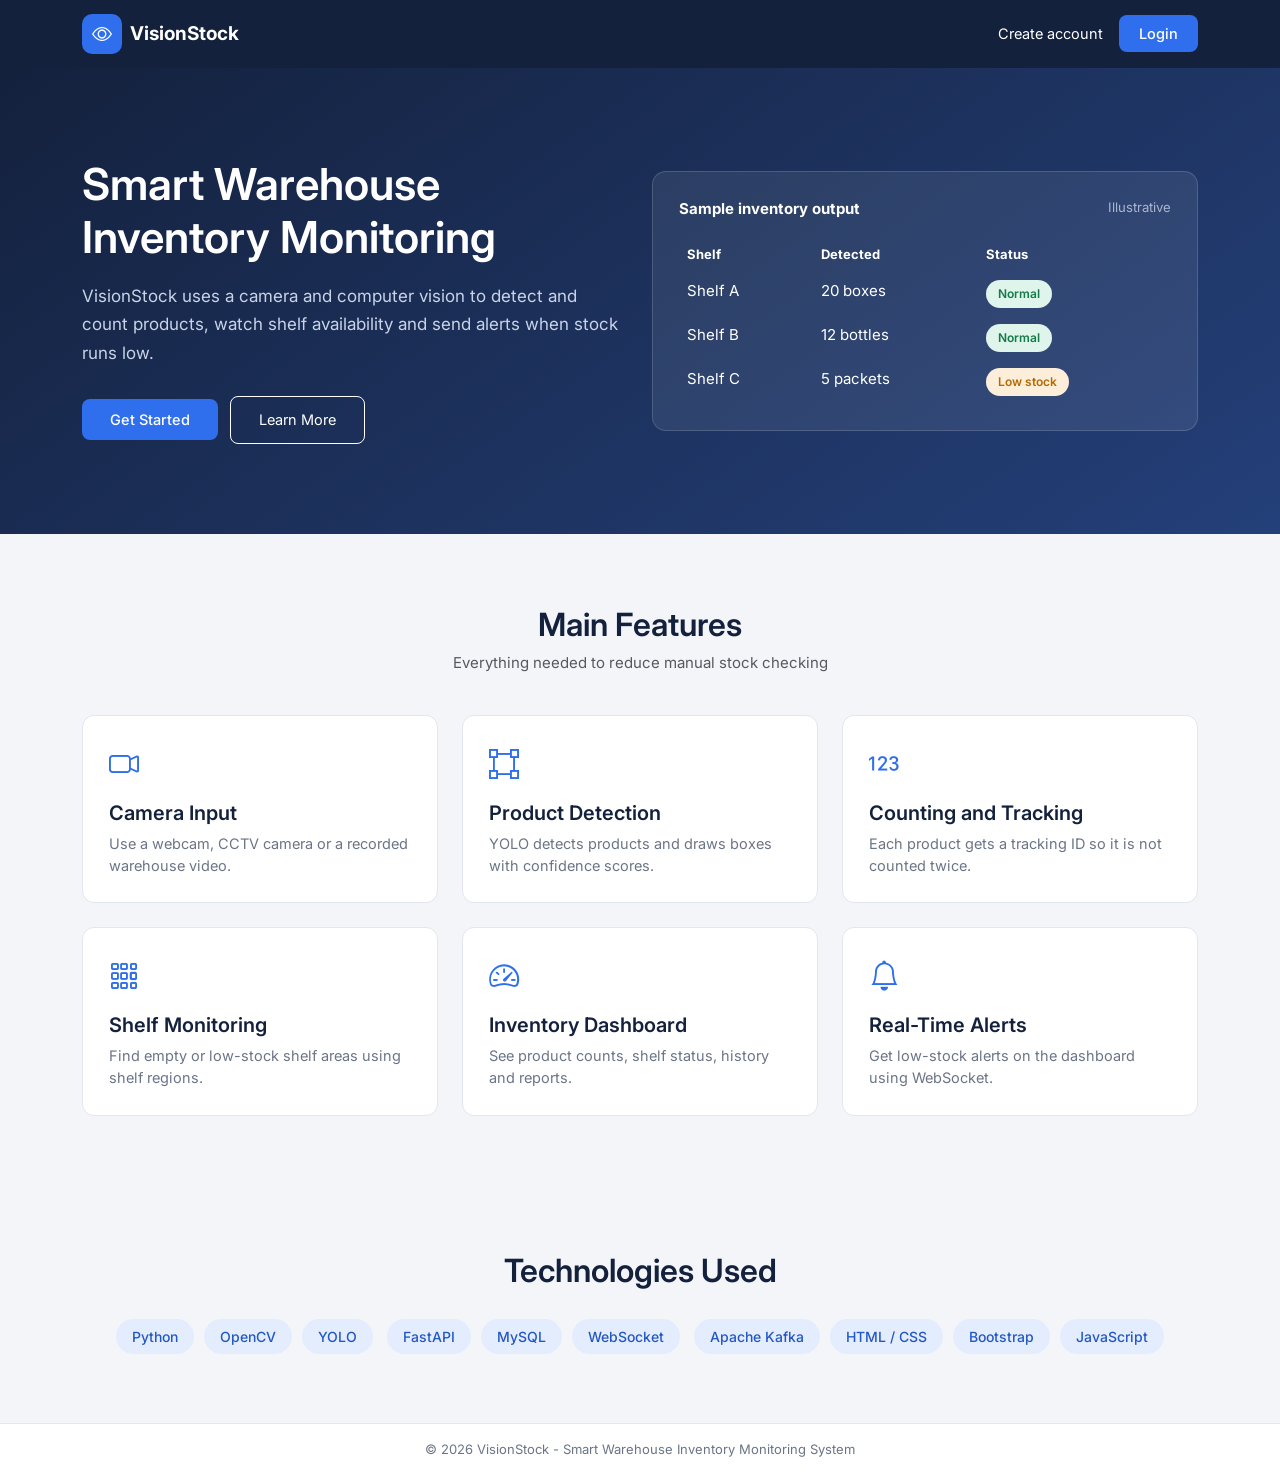
==== frontend/index.html @ 099d3419 "VisionStock: warehouse inventory monitoring system" ====
<!DOCTYPE html>
<html lang="en">
<head>
  <meta charset="UTF-8">
  <meta name="viewport" content="width=device-width, initial-scale=1.0">
  <title>Smart Warehouse Inventory Monitoring | VisionStock</title>
  <link href="https://cdn.jsdelivr.net/npm/bootstrap@5.3.3/dist/css/bootstrap.min.css" rel="stylesheet">
  <link href="https://cdn.jsdelivr.net/npm/bootstrap-icons@1.11.3/font/bootstrap-icons.min.css" rel="stylesheet">
  <link href="https://fonts.googleapis.com/css2?family=Inter:wght@400;500;600;700&display=swap" rel="stylesheet">
  <link href="css/style.css" rel="stylesheet">
</head>
<body>
  <nav class="landing-nav">
    <div class="container d-flex justify-content-between align-items-center">
      <div class="d-flex align-items-center gap-2">
        <div class="brand-icon"><i class="bi bi-eye"></i></div>
        <span class="brand-name">VisionStock</span>
      </div>
      <div><a href="register.html" class="text-white me-3" style="font-size:14.5px">Create account</a><a href="login.html" class="btn-main">Login</a></div>
    </div>
  </nav>

  <section class="hero">
    <div class="container">
      <div class="row align-items-center g-4">
        <div class="col-lg-6">
          <h1>Smart Warehouse Inventory Monitoring</h1>
          <p>VisionStock uses a camera and computer vision to detect and count products, watch shelf availability and send alerts when stock runs low.</p>
          <a href="login.html" class="btn-main me-2" style="padding:12px 28px">Get Started</a>
          <a href="#features" class="btn-outline-navy" style="border-color:#fff;color:#fff;padding:12px 28px;display:inline-block">Learn More</a>
        </div>
        <div class="col-lg-6">
          <div class="hero-card">
            <div class="d-flex justify-content-between text-white mb-3"><strong>Sample inventory output</strong><small style="color:#aab6d0">Illustrative</small></div>
            <table class="table table-borderless text-white mb-0" style="--bs-table-bg:transparent;--bs-table-color:#fff">
              <thead><tr style="color:#aab6d0;font-size:13px"><th>Shelf</th><th>Detected</th><th>Status</th></tr></thead>
              <tbody>
                <tr><td>Shelf A</td><td>20 boxes</td><td><span class="badge-status badge-normal">Normal</span></td></tr>
                <tr><td>Shelf B</td><td>12 bottles</td><td><span class="badge-status badge-normal">Normal</span></td></tr>
                <tr><td>Shelf C</td><td>5 packets</td><td><span class="badge-status badge-low">Low stock</span></td></tr>
              </tbody>
            </table>
          </div>
        </div>
      </div>
    </div>
  </section>

  <section class="py-5" id="features" style="background:#f3f5f9">
    <div class="container py-4">
      <div class="section-title">
        <h2>Main Features</h2>
        <p class="text-muted">Everything needed to reduce manual stock checking</p>
      </div>
      <div class="row g-4">
        <div class="col-md-6 col-lg-4"><div class="feature-box"><i class="bi bi-camera-video"></i><h5>Camera Input</h5><p>Use a webcam, CCTV camera or a recorded warehouse video.</p></div></div>
        <div class="col-md-6 col-lg-4"><div class="feature-box"><i class="bi bi-bounding-box"></i><h5>Product Detection</h5><p>YOLO detects products and draws boxes with confidence scores.</p></div></div>
        <div class="col-md-6 col-lg-4"><div class="feature-box"><i class="bi bi-123"></i><h5>Counting and Tracking</h5><p>Each product gets a tracking ID so it is not counted twice.</p></div></div>
        <div class="col-md-6 col-lg-4"><div class="feature-box"><i class="bi bi-grid-3x3-gap"></i><h5>Shelf Monitoring</h5><p>Find empty or low-stock shelf areas using shelf regions.</p></div></div>
        <div class="col-md-6 col-lg-4"><div class="feature-box"><i class="bi bi-speedometer2"></i><h5>Inventory Dashboard</h5><p>See product counts, shelf status, history and reports.</p></div></div>
        <div class="col-md-6 col-lg-4"><div class="feature-box"><i class="bi bi-bell"></i><h5>Real-Time Alerts</h5><p>Get low-stock alerts on the dashboard using WebSocket.</p></div></div>
      </div>
    </div>
  </section>

  <section class="py-5">
    <div class="container text-center py-3">
      <h2 class="mb-4">Technologies Used</h2>
      <span class="tech-tag">Python</span><span class="tech-tag">OpenCV</span><span class="tech-tag">YOLO</span>
      <span class="tech-tag">FastAPI</span><span class="tech-tag">MySQL</span><span class="tech-tag">WebSocket</span>
      <span class="tech-tag">Apache Kafka</span><span class="tech-tag">HTML / CSS</span><span class="tech-tag">Bootstrap</span><span class="tech-tag">JavaScript</span>
    </div>
  </section>

  <footer class="footer">&copy; 2026 VisionStock - Smart Warehouse Inventory Monitoring System</footer>
  <script src="https://cdn.jsdelivr.net/npm/bootstrap@5.3.3/dist/js/bootstrap.bundle.min.js"></script>
</body>
</html>
---- frontend/css/style.css ----
/* =========================================================
   VisionStock - main stylesheet
   Theme: classic navy + white with a blue accent
   ========================================================= */

/* ---------- 1. Colours and basic settings ---------- */
:root {
  --navy: #14213d;
  --navy-light: #1f3157;
  --accent: #2f6fed;
  --accent-dark: #2358c4;
  --gold: #e0a526;
  --bg: #f3f5f9;
  --white: #ffffff;
  --text: #2b3445;
  --muted: #6b7587;
  --border: #e2e6ee;
  --green: #1e9e63;
  --orange: #e8890c;
  --red: #d64545;
  --sidebar-width: 250px;
}

* {
  box-sizing: border-box;
}

body {
  font-family: "Inter", "Segoe UI", Arial, sans-serif;
  background: var(--bg);
  color: var(--text);
  margin: 0;
  font-size: 15px;
}

h1, h2, h3, h4, h5 {
  color: var(--navy);
  font-weight: 600;
}

a {
  text-decoration: none;
}

/* ---------- 2. Sidebar ---------- */
.sidebar {
  position: fixed;
  top: 0;
  left: 0;
  height: 100vh;
  width: var(--sidebar-width);
  background: var(--navy);
  color: #cfd7e6;
  display: flex;
  flex-direction: column;
  z-index: 1040;
  transition: transform 0.3s ease;
}

.sidebar-brand {
  display: flex;
  align-items: center;
  gap: 12px;
  padding: 22px 22px;
  border-bottom: 1px solid rgba(255, 255, 255, 0.08);
}

.brand-icon {
  width: 40px;
  height: 40px;
  border-radius: 10px;
  background: var(--accent);
  color: #fff;
  display: flex;
  align-items: center;
  justify-content: center;
  font-size: 20px;
}

.brand-name {
  color: #fff;
  font-size: 19px;
  font-weight: 700;
  line-height: 1.1;
}

.brand-name small {
  display: block;
  font-size: 11px;
  font-weight: 400;
  color: #93a1bd;
  letter-spacing: 0.5px;
}

.sidebar-menu {
  list-style: none;
  padding: 16px 12px;
  margin: 0;
  flex: 1;
  overflow-y: auto;
}

.menu-title {
  font-size: 11px;
  text-transform: uppercase;
  letter-spacing: 1px;
  color: #6f7f9f;
  padding: 14px 12px 6px;
}

.sidebar-menu a {
  display: flex;
  align-items: center;
  gap: 12px;
  padding: 11px 14px;
  margin-bottom: 3px;
  color: #cfd7e6;
  border-radius: 8px;
  font-size: 14.5px;
  transition: all 0.2s;
}

.sidebar-menu a:hover {
  background: var(--navy-light);
  color: #fff;
}

.sidebar-menu a.active {
  background: var(--accent);
  color: #fff;
  font-weight: 500;
}

.sidebar-menu a i {
  font-size: 17px;
}

.sidebar-footer {
  padding: 14px 22px;
  border-top: 1px solid rgba(255, 255, 255, 0.08);
  font-size: 12px;
  color: #7686a5;
}

/* dark layer behind sidebar on mobile */
.sidebar-overlay {
  display: none;
  position: fixed;
  inset: 0;
  background: rgba(10, 16, 30, 0.55);
  z-index: 1030;
}

/* ---------- 3. Main area and top bar ---------- */
.main-area {
  margin-left: var(--sidebar-width);
  min-height: 100vh;
  display: flex;
  flex-direction: column;
}

.topbar {
  background: var(--white);
  border-bottom: 1px solid var(--border);
  padding: 14px 28px;
  display: flex;
  align-items: center;
  justify-content: space-between;
  position: sticky;
  top: 0;
  z-index: 1020;
}

.topbar-left {
  display: flex;
  align-items: center;
  gap: 14px;
}

.menu-toggle {
  display: none;
  background: none;
  border: none;
  font-size: 26px;
  color: var(--navy);
  padding: 0;
  line-height: 1;
}

.topbar-title {
  font-size: 19px;
  font-weight: 600;
  color: var(--navy);
  margin: 0;
}

.topbar-right {
  display: flex;
  align-items: center;
  gap: 18px;
}

.clock-box {
  font-size: 13px;
  color: var(--muted);
  text-align: right;
  line-height: 1.3;
}

.user-box {
  display: flex;
  align-items: center;
  gap: 10px;
}

.user-avatar {
  width: 38px;
  height: 38px;
  border-radius: 50%;
  background: var(--navy);
  color: #fff;
  display: flex;
  align-items: center;
  justify-content: center;
  font-weight: 600;
  font-size: 14px;
}

.user-name {
  font-size: 14px;
  font-weight: 600;
  color: var(--navy);
  line-height: 1.2;
}

.user-role {
  font-size: 12px;
  color: var(--muted);
}

.page-content {
  padding: 28px;
  flex: 1;
}

.page-header {
  display: flex;
  justify-content: space-between;
  align-items: center;
  flex-wrap: wrap;
  gap: 12px;
  margin-bottom: 24px;
}

.page-header h2 {
  font-size: 24px;
  margin: 0;
}

.page-header p {
  margin: 2px 0 0;
  color: var(--muted);
  font-size: 14px;
}

.footer {
  text-align: center;
  padding: 16px;
  font-size: 13px;
  color: var(--muted);
  border-top: 1px solid var(--border);
  background: var(--white);
}

/* ---------- 4. Cards ---------- */
.card-box {
  background: var(--white);
  border: 1px solid var(--border);
  border-radius: 12px;
  padding: 22px;
  box-shadow: 0 2px 8px rgba(20, 33, 61, 0.04);
  height: 100%;
}

.card-box h5 {
  font-size: 16px;
  margin-bottom: 16px;
}

.stat-card {
  display: flex;
  align-items: center;
  gap: 16px;
  background: var(--white);
  border: 1px solid var(--border);
  border-radius: 12px;
  padding: 20px;
  box-shadow: 0 2px 8px rgba(20, 33, 61, 0.04);
  height: 100%;
  transition: transform 0.2s, box-shadow 0.2s;
}

.stat-card:hover {
  transform: translateY(-3px);
  box-shadow: 0 8px 20px rgba(20, 33, 61, 0.1);
}

.stat-icon {
  width: 54px;
  height: 54px;
  border-radius: 12px;
  display: flex;
  align-items: center;
  justify-content: center;
  font-size: 24px;
  flex-shrink: 0;
}

.icon-blue { background: #e4edfd; color: var(--accent); }
.icon-green { background: #dff4ea; color: var(--green); }
.icon-orange { background: #fdeed9; color: var(--orange); }
.icon-navy { background: #e3e7ef; color: var(--navy); }

.stat-number {
  font-size: 28px;
  font-weight: 700;
  color: var(--navy);
  line-height: 1.1;
}

.stat-label {
  font-size: 13.5px;
  color: var(--muted);
}

/* ---------- 5. Tables ---------- */
.table-wrap {
  overflow-x: auto;
}

.vs-table {
  width: 100%;
  border-collapse: collapse;
  min-width: 600px;
}

.vs-table th {
  background: #f6f8fc;
  color: var(--navy);
  font-size: 13px;
  text-transform: uppercase;
  letter-spacing: 0.4px;
  padding: 12px 14px;
  text-align: left;
  border-bottom: 2px solid var(--border);
  white-space: nowrap;
}

.vs-table td {
  padding: 13px 14px;
  border-bottom: 1px solid var(--border);
  vertical-align: middle;
  font-size: 14.5px;
}

.vs-table tr:hover td {
  background: #fafbfe;
}

/* ---------- 6. Badges ---------- */
.badge-status {
  display: inline-block;
  padding: 5px 12px;
  border-radius: 20px;
  font-size: 12px;
  font-weight: 600;
}

.badge-normal { background: #dff4ea; color: #137a49; }
.badge-low { background: #fdeed9; color: #b36a05; }
.badge-out { background: #fbe1e1; color: #b02f2f; }
.badge-info { background: #e4edfd; color: var(--accent-dark); }

/* ---------- 7. Buttons and forms ---------- */
.btn-main {
  background: var(--accent);
  color: #fff;
  border: none;
  padding: 10px 20px;
  border-radius: 8px;
  font-weight: 500;
  font-size: 14.5px;
  transition: background 0.2s;
}

.btn-main:hover {
  background: var(--accent-dark);
  color: #fff;
}

.btn-outline-navy {
  border: 1px solid var(--navy);
  color: var(--navy);
  background: transparent;
  padding: 9px 18px;
  border-radius: 8px;
  font-size: 14.5px;
}

.btn-outline-navy:hover {
  background: var(--navy);
  color: #fff;
}

.form-control, .form-select {
  border-radius: 8px;
  border: 1px solid #d3d9e5;
  padding: 10px 14px;
  font-size: 14.5px;
}

.form-control:focus, .form-select:focus {
  border-color: var(--accent);
  box-shadow: 0 0 0 3px rgba(47, 111, 237, 0.15);
}

.form-label {
  font-weight: 500;
  font-size: 14px;
  color: var(--navy);
}

.search-box {
  position: relative;
  min-width: 240px;
}

.search-box i {
  position: absolute;
  left: 13px;
  top: 50%;
  transform: translateY(-50%);
  color: var(--muted);
}

.search-box input {
  padding-left: 38px;
}

.icon-btn {
  border: none;
  background: #eef1f7;
  color: var(--navy);
  width: 34px;
  height: 34px;
  border-radius: 8px;
  margin-right: 4px;
}

.icon-btn:hover { background: var(--accent); color: #fff; }
.icon-btn.delete:hover { background: var(--red); }

/* ---------- 8. Progress bar (shelf occupancy) ---------- */
.progress-vs {
  height: 9px;
  background: #e8ecf4;
  border-radius: 10px;
  overflow: hidden;
}

.progress-vs div {
  height: 100%;
  border-radius: 10px;
}

.bar-green { background: var(--green); }
.bar-orange { background: var(--orange); }
.bar-red { background: var(--red); }

/* ---------- 9. Shelf card ---------- */
.shelf-card {
  background: var(--white);
  border: 1px solid var(--border);
  border-radius: 12px;
  padding: 20px;
  height: 100%;
  box-shadow: 0 2px 8px rgba(20, 33, 61, 0.04);
}

.shelf-card h5 {
  margin: 0;
  font-size: 17px;
}

.shelf-location {
  color: var(--muted);
  font-size: 13px;
  margin-bottom: 14px;
}

/* ---------- 10. Alert list ---------- */
.alert-item {
  display: flex;
  align-items: center;
  gap: 14px;
  padding: 14px 0;
  border-bottom: 1px solid var(--border);
}

.alert-item:last-child {
  border-bottom: none;
}

.alert-dot {
  width: 40px;
  height: 40px;
  border-radius: 10px;
  display: flex;
  align-items: center;
  justify-content: center;
  font-size: 18px;
  flex-shrink: 0;
}

.alert-text {
  flex: 1;
}

.alert-text strong {
  display: block;
  color: var(--navy);
  font-size: 14.5px;
}

.alert-text span {
  font-size: 13px;
  color: var(--muted);
}

.alert-resolved {
  opacity: 0.55;
}

/* ---------- 11. Live camera page ---------- */
.camera-frame {
  position: relative;
  background: #0b1220;
  border-radius: 12px;
  overflow: hidden;
  aspect-ratio: 16 / 9;
  display: flex;
  align-items: center;
  justify-content: center;
}

.camera-frame video,
.camera-frame canvas {
  position: absolute;
  inset: 0;
  width: 100%;
  height: 100%;
  object-fit: cover;
}

.camera-placeholder {
  color: #7f8db0;
  text-align: center;
  padding: 20px;
}

.camera-placeholder i {
  font-size: 54px;
  display: block;
  margin-bottom: 8px;
}

.live-badge {
  position: absolute;
  top: 14px;
  left: 14px;
  background: var(--red);
  color: #fff;
  font-size: 12px;
  font-weight: 600;
  padding: 4px 12px;
  border-radius: 20px;
  z-index: 5;
  display: none;
}

.live-badge.on {
  display: inline-block;
}

.info-row {
  display: flex;
  justify-content: space-between;
  padding: 10px 0;
  border-bottom: 1px dashed var(--border);
  font-size: 14.5px;
}

.info-row:last-child {
  border-bottom: none;
}

.info-row span:first-child {
  color: var(--muted);
}

.info-row span:last-child {
  font-weight: 600;
  color: var(--navy);
}

/* ---------- 12. Login page ---------- */
.login-page {
  min-height: 100vh;
  display: flex;
}

.login-left {
  flex: 1;
  background: linear-gradient(145deg, var(--navy) 0%, #24407a 100%);
  color: #fff;
  padding: 60px;
  display: flex;
  flex-direction: column;
  justify-content: center;
}

.login-left h1 {
  color: #fff;
  font-size: 38px;
  margin: 24px 0 14px;
}

.login-left p {
  color: #c3cde2;
  max-width: 460px;
  line-height: 1.7;
}

.login-points {
  list-style: none;
  padding: 0;
  margin: 26px 0 0;
}

.login-points li {
  margin-bottom: 12px;
  color: #dbe3f3;
}

.login-points i {
  color: var(--gold);
  margin-right: 10px;
}

.login-right {
  flex: 1;
  display: flex;
  align-items: center;
  justify-content: center;
  padding: 30px;
  background: var(--white);
}

.login-box {
  width: 100%;
  max-width: 400px;
}

.login-box h2 {
  font-size: 28px;
  margin-bottom: 6px;
}

.demo-note {
  background: #eef3fe;
  border-left: 4px solid var(--accent);
  padding: 10px 14px;
  border-radius: 6px;
  font-size: 13px;
  margin-top: 18px;
  color: var(--text);
}

/* ---------- 13. Landing page (index.html) ---------- */
.landing-nav {
  background: var(--navy);
  padding: 14px 0;
}

.hero {
  background: linear-gradient(145deg, var(--navy) 0%, #24407a 100%);
  color: #fff;
  padding: 90px 0;
}

.hero h1 {
  color: #fff;
  font-size: 44px;
  line-height: 1.2;
}

.hero p {
  color: #c9d3e8;
  font-size: 17px;
  line-height: 1.7;
  max-width: 540px;
  margin: 18px 0 28px;
}

.hero-card {
  background: rgba(255, 255, 255, 0.08);
  border: 1px solid rgba(255, 255, 255, 0.15);
  border-radius: 14px;
  padding: 26px;
}

.feature-box {
  background: var(--white);
  border: 1px solid var(--border);
  border-radius: 12px;
  padding: 26px;
  height: 100%;
  transition: transform 0.2s, box-shadow 0.2s;
}

.feature-box:hover {
  transform: translateY(-4px);
  box-shadow: 0 10px 24px rgba(20, 33, 61, 0.1);
}

.feature-box i {
  font-size: 30px;
  color: var(--accent);
}

.feature-box h5 {
  margin: 14px 0 8px;
}

.feature-box p {
  color: var(--muted);
  font-size: 14.5px;
  margin: 0;
}

.section-title {
  text-align: center;
  margin-bottom: 40px;
}

.tech-tag {
  display: inline-block;
  background: #e4edfd;
  color: var(--accent-dark);
  padding: 7px 16px;
  border-radius: 20px;
  margin: 5px;
  font-size: 14px;
  font-weight: 500;
}

/* ---------- 14. Toast message ---------- */
.toast-msg {
  position: fixed;
  bottom: 24px;
  right: 24px;
  background: var(--navy);
  color: #fff;
  padding: 13px 22px;
  border-radius: 8px;
  font-size: 14px;
  z-index: 3000;
  box-shadow: 0 6px 18px rgba(0, 0, 0, 0.25);
  display: none;
}

/* ---------- 15. Responsive (tablet and mobile) ---------- */
@media (max-width: 991px) {
  .sidebar {
    transform: translateX(-100%);
  }

  .sidebar.open {
    transform: translateX(0);
  }

  .sidebar-overlay.show {
    display: block;
  }

  .main-area {
    margin-left: 0;
  }

  .menu-toggle {
    display: block;
  }

  .login-left {
    display: none;
  }

  .hero h1 {
    font-size: 34px;
  }
}

@media (max-width: 575px) {
  .page-content {
    padding: 16px;
  }

  .topbar {
    padding: 12px 16px;
  }

  .clock-box,
  .user-info-text {
    display: none;
  }

  .topbar-title {
    font-size: 17px;
  }

  .page-header h2 {
    font-size: 21px;
  }

  .search-box {
    min-width: 100%;
  }

  .hero {
    padding: 60px 0;
  }

  .hero h1 {
    font-size: 28px;
  }

  .stat-number {
    font-size: 24px;
  }
}
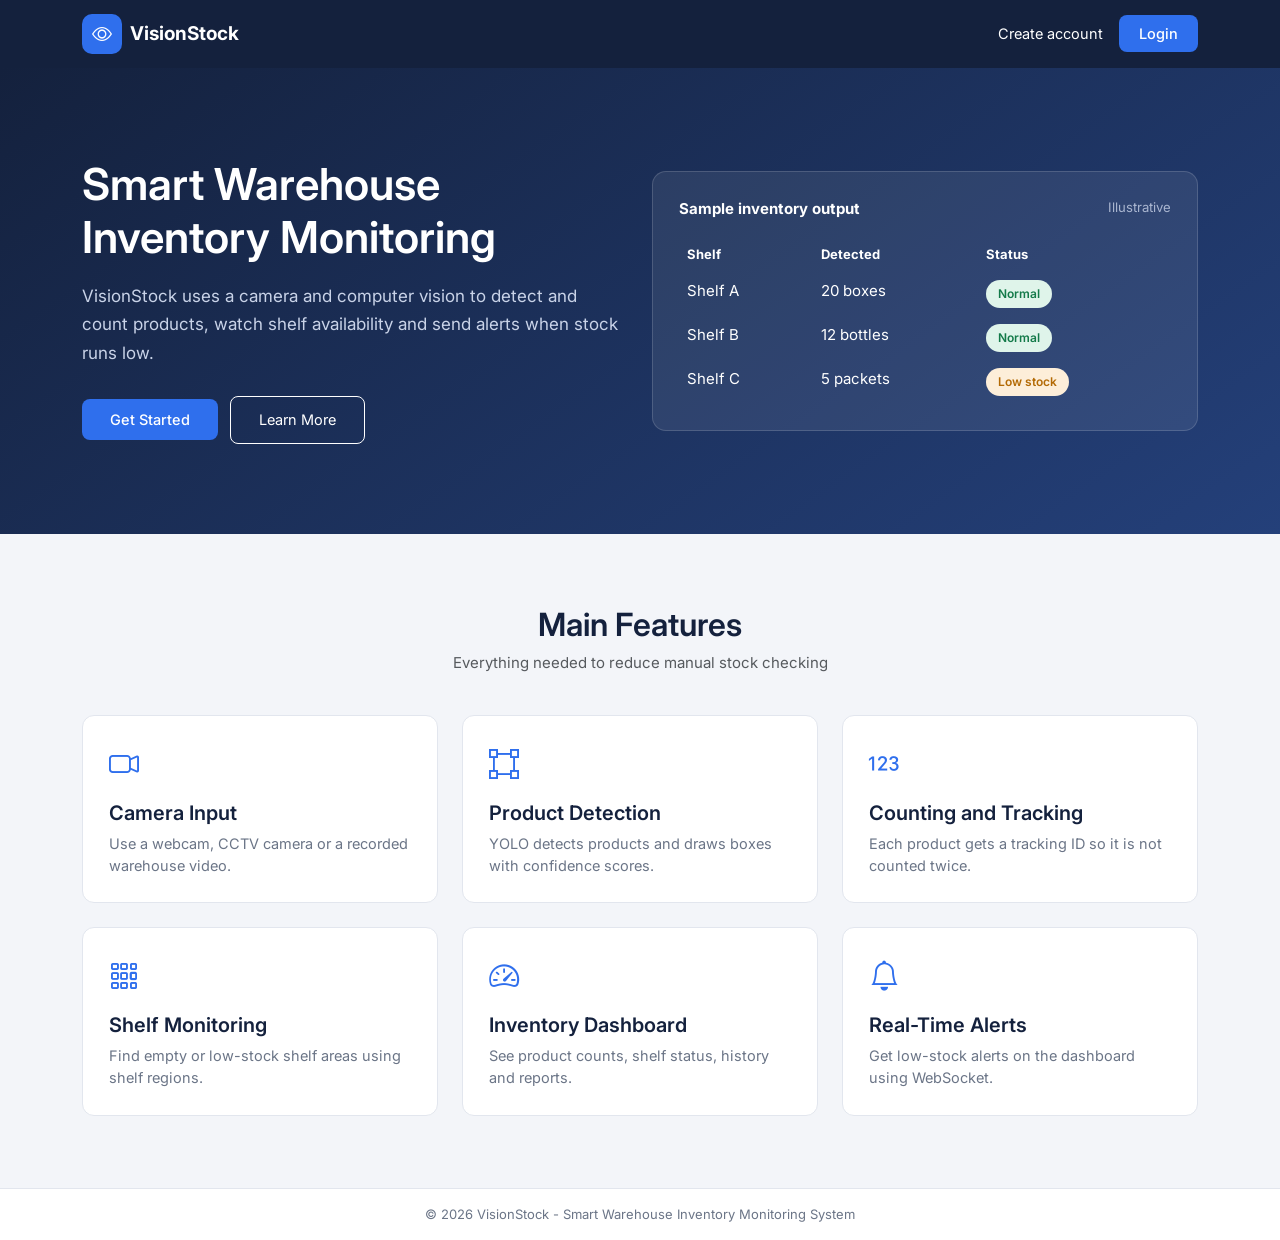
==== commit 548fc902: "Improve computer vision and inventory monitoring" ====
--- a/frontend/index.html
+++ b/frontend/index.html
@@ -63,14 +63,6 @@
     </div>
   </section>
 
-  <section class="py-5">
-    <div class="container text-center py-3">
-      <h2 class="mb-4">Technologies Used</h2>
-      <span class="tech-tag">Python</span><span class="tech-tag">OpenCV</span><span class="tech-tag">YOLO</span>
-      <span class="tech-tag">FastAPI</span><span class="tech-tag">MySQL</span><span class="tech-tag">WebSocket</span>
-      <span class="tech-tag">Apache Kafka</span><span class="tech-tag">HTML / CSS</span><span class="tech-tag">Bootstrap</span><span class="tech-tag">JavaScript</span>
-    </div>
-  </section>
 
   <footer class="footer">&copy; 2026 VisionStock - Smart Warehouse Inventory Monitoring System</footer>
   <script src="https://cdn.jsdelivr.net/npm/bootstrap@5.3.3/dist/js/bootstrap.bundle.min.js"></script>
